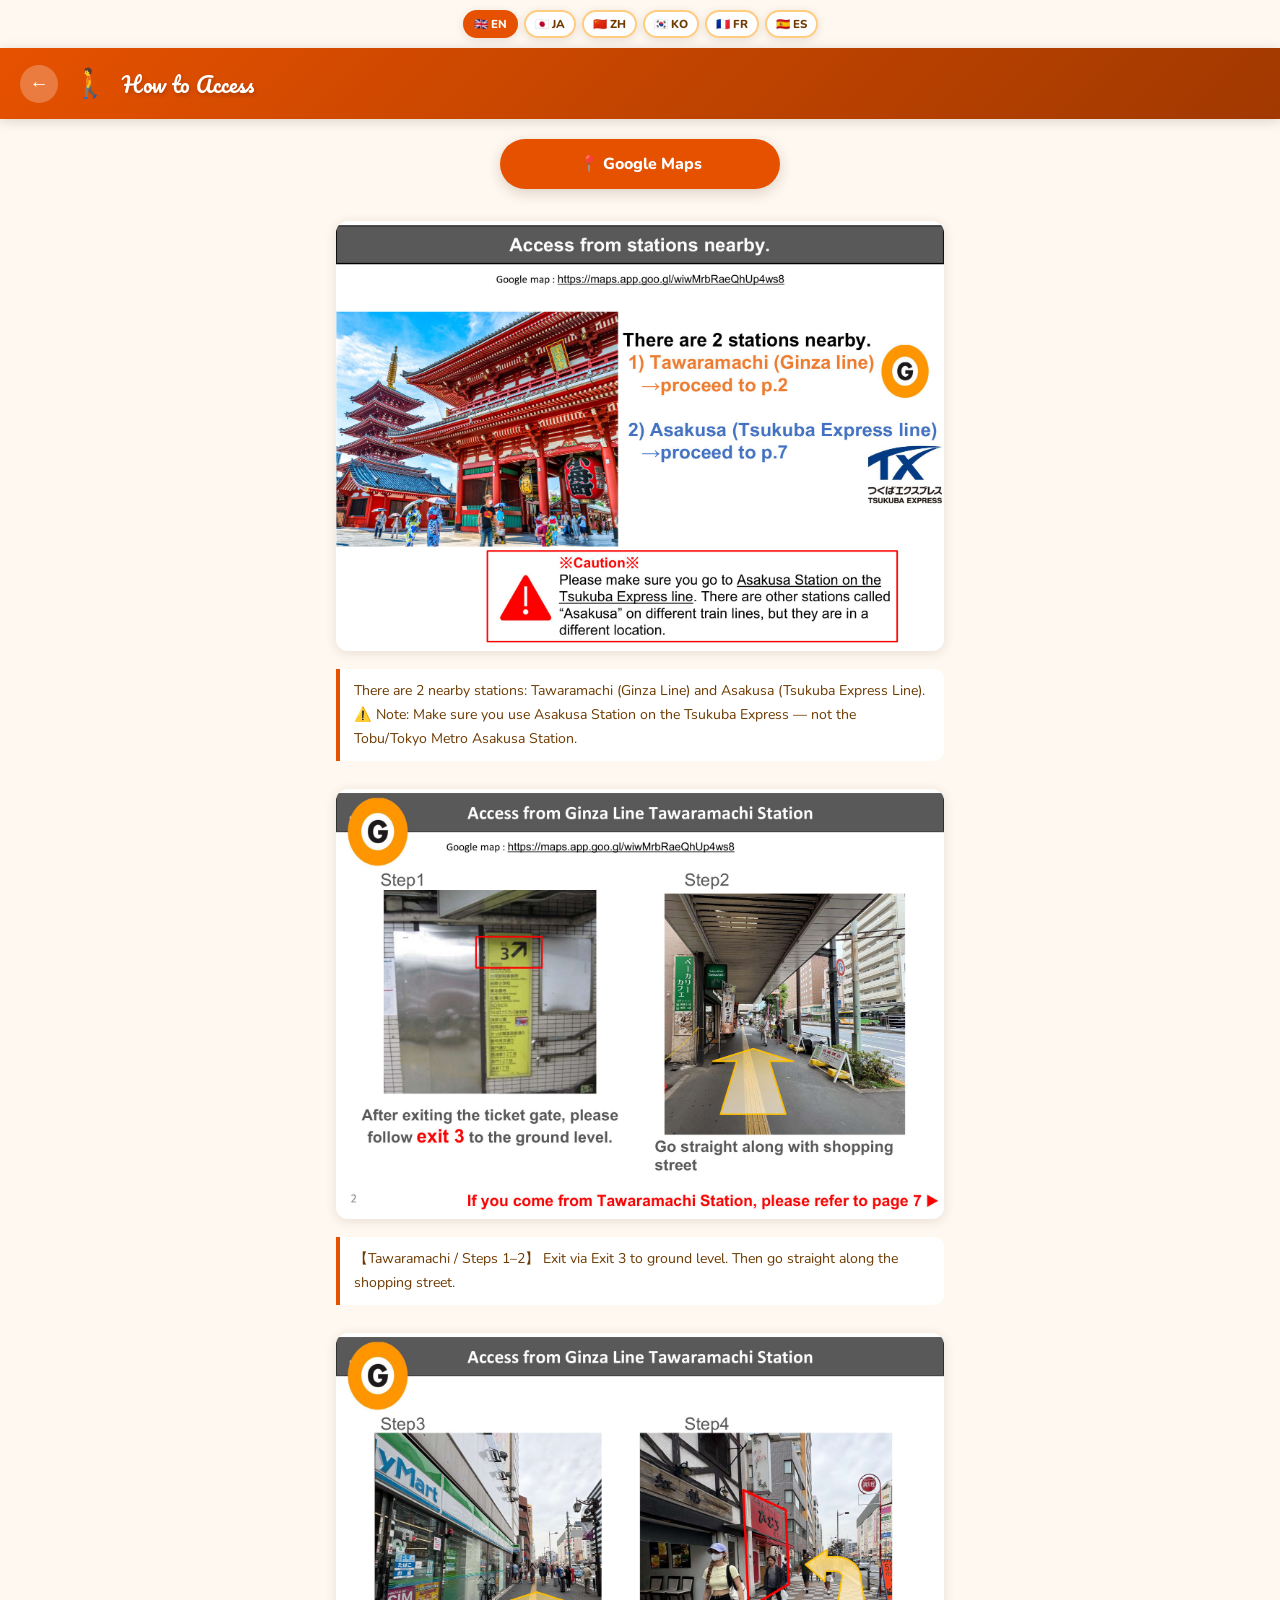
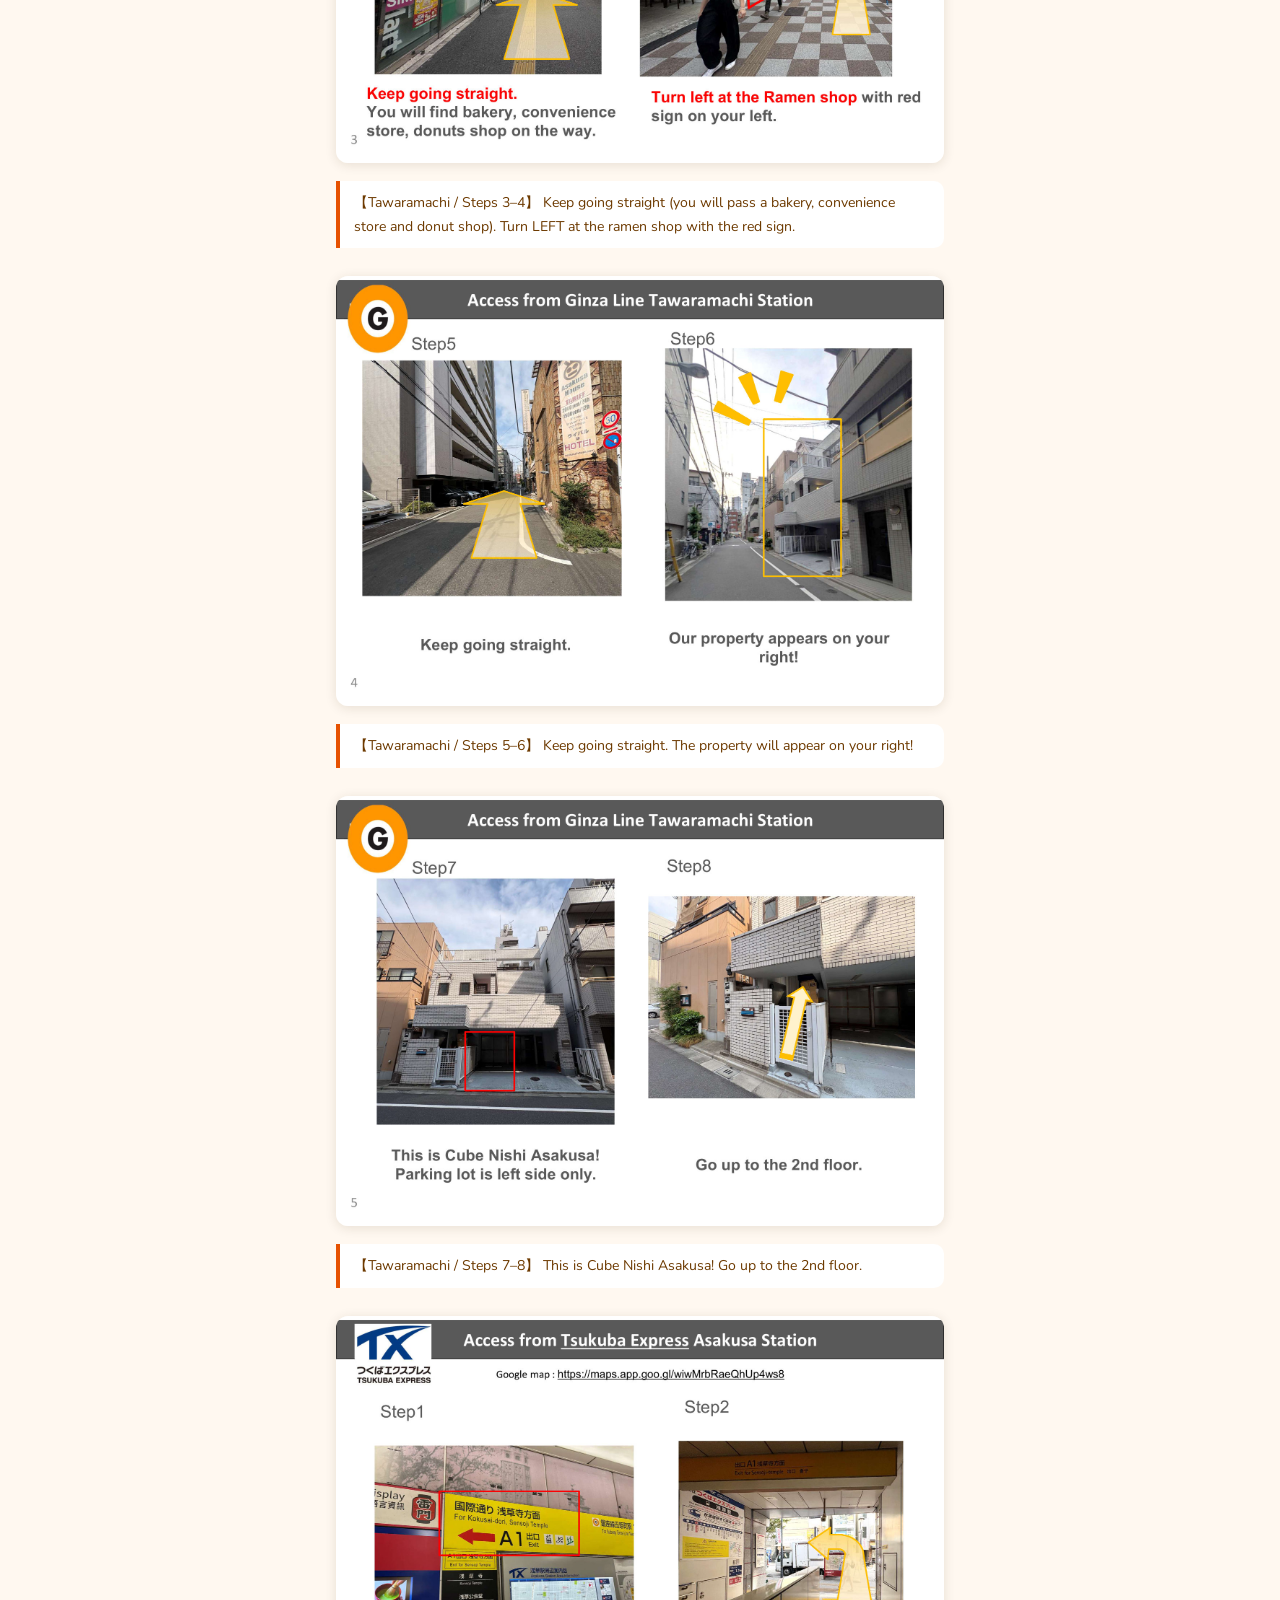
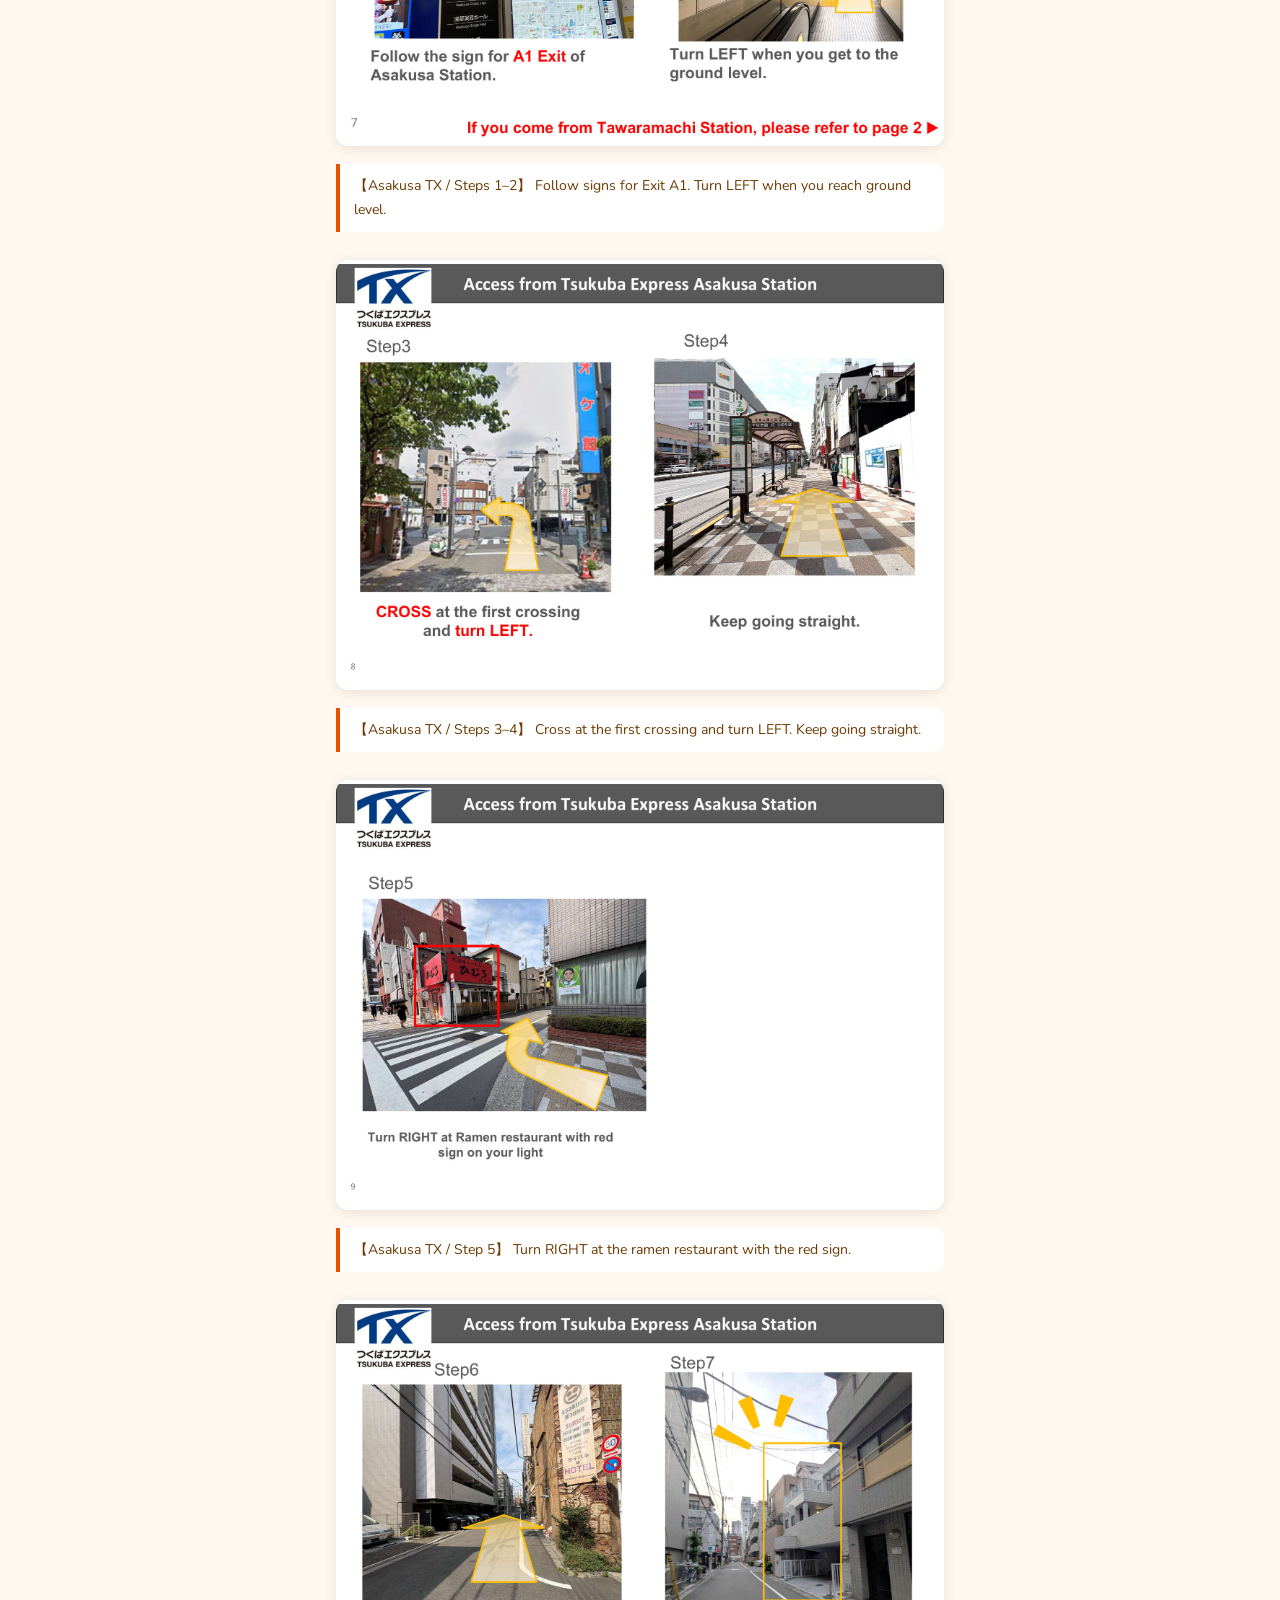
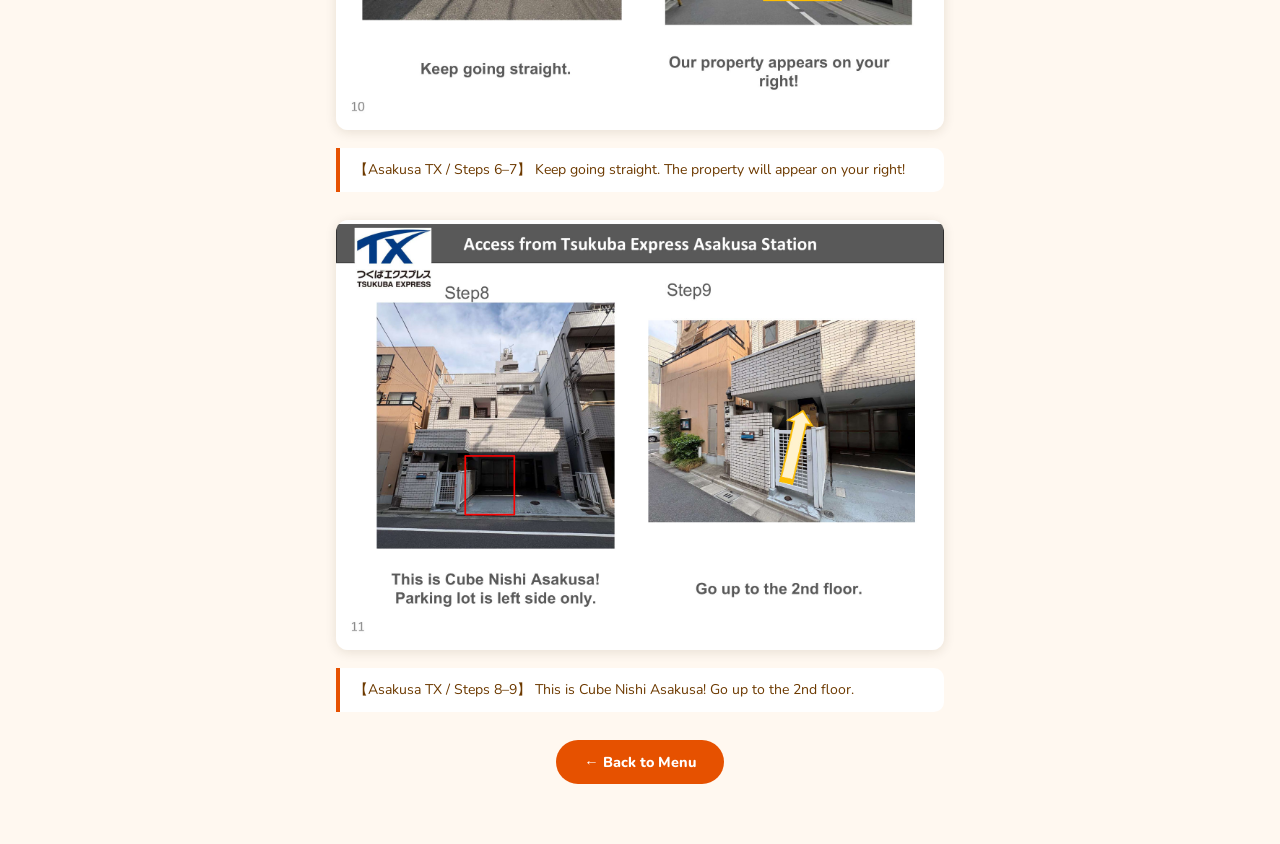
==== access/index.html @ 8a0bc36d "Cube: access page with PDF images + multilingual" ====
<!DOCTYPE html>
<html lang="en">
<head>
<meta charset="UTF-8">
<meta name="viewport" content="width=device-width, initial-scale=1.0">
<title>How to Access — Cube Nishi Asakusa</title>
<link href="https://fonts.googleapis.com/css2?family=Nunito:wght@600;700;800;900&family=Pacifico&display=swap" rel="stylesheet">
<style>
  :root{--accent:#e65100;--accent-light:#ffcc80;--cream:#fff8f0;--text-dark:#3e1a00;--text-mid:#6d3a00;}
  .lang-bar{display:flex;justify-content:center;gap:6px;padding:10px 16px;flex-wrap:wrap;background:var(--cream);}
  .lang-btn{border:2px solid var(--accent-light);background:rgba(255,255,255,0.92);border-radius:50px;padding:4px 9px;font-family:'Nunito',sans-serif;font-size:0.72rem;font-weight:800;color:var(--text-mid);cursor:pointer;transition:all 0.2s;box-shadow:0 2px 8px rgba(60,40,0,0.12);}
  .lang-btn.active{background:var(--accent);border-color:var(--accent);color:#fff;}
  .lang-btn:hover:not(.active){border-color:var(--accent);color:var(--accent);}
  .info-card{background:#fff;border-left:4px solid var(--accent);border-radius:12px;padding:16px 18px;margin:16px 0;box-shadow:0 2px 10px rgba(60,40,0,0.10);}
  .info-card p{font-size:0.92rem;line-height:1.75;color:var(--text-mid);margin:0;}
  .info-card p+p{margin-top:8px;}
  .section-title{font-family:'Pacifico',cursive;font-size:1rem;color:var(--accent);margin-bottom:8px;}
  .rest-card{background:#fff;border-radius:14px;padding:14px 16px;margin:12px 0;box-shadow:0 2px 10px rgba(60,40,0,0.10);}
  .rest-card .rest-name{font-weight:800;font-size:0.97rem;color:var(--text-dark);margin-bottom:4px;}
  .rest-card .rest-desc{font-size:0.88rem;color:var(--text-mid);line-height:1.6;margin-bottom:6px;}
  .rest-card a{display:inline-flex;align-items:center;gap:5px;font-size:0.82rem;font-weight:700;color:var(--accent);text-decoration:none;}
  .rest-card a:hover{opacity:0.75;}
  .page-img{width:100%;border-radius:12px;margin:12px 0;box-shadow:0 2px 12px rgba(60,40,0,0.12);}
  .caption{background:#fff;border-left:4px solid var(--accent);border-radius:0 10px 10px 0;padding:10px 14px;font-size:0.88rem;line-height:1.7;color:var(--text-mid);margin-bottom:16px;}
  .maps-btn{display:flex;align-items:center;justify-content:center;gap:8px;background:var(--accent);color:#fff;text-decoration:none;padding:14px 28px;border-radius:50px;font-weight:800;font-size:1rem;margin:0 auto 20px;max-width:280px;box-shadow:0 4px 14px rgba(60,40,0,0.18);transition:opacity 0.2s;}
  .maps-btn:hover{opacity:0.85;}
  *{box-sizing:border-box;margin:0;padding:0;}
  body{font-family:'Nunito',sans-serif;background:var(--cream);color:var(--text-dark);min-height:100vh;}
  .top-bar{background:linear-gradient(135deg,var(--accent) 0%,color-mix(in srgb,var(--accent) 70%,black) 100%);padding:16px 20px;display:flex;align-items:center;gap:14px;position:sticky;top:0;z-index:10;box-shadow:0 2px 12px rgba(0,0,0,0.15);}
  .back-btn{background:rgba(255,255,255,0.25);border:none;border-radius:50%;width:38px;height:38px;display:flex;align-items:center;justify-content:center;cursor:pointer;font-size:1.2rem;color:#fff;text-decoration:none;flex-shrink:0;transition:background 0.2s;}
  .back-btn:hover{background:rgba(255,255,255,0.4);}
  .top-title{font-family:'Pacifico',cursive;font-size:1.3rem;color:#fff;text-shadow:1px 2px 4px rgba(0,0,0,0.2);flex:1;}
  .top-emoji{font-size:1.8rem;}
  .content{padding:20px 16px 40px;max-width:640px;margin:0 auto;}
  .back-footer{text-align:center;margin-top:28px;padding-bottom:20px;}
  .back-footer a{display:inline-flex;align-items:center;gap:8px;background:var(--accent);color:#fff;text-decoration:none;padding:12px 28px;border-radius:50px;font-weight:800;font-size:0.9rem;transition:opacity 0.2s;}
  .back-footer a:hover{opacity:0.8;}
</style>
</head>
<body>
<div class="lang-bar">
  <button class="lang-btn active" onclick="setLang('en',this)">&#x1F1EC;&#x1F1E7; EN</button>
  <button class="lang-btn" onclick="setLang('ja',this)">&#x1F1EF;&#x1F1F5; JA</button>
  <button class="lang-btn" onclick="setLang('zh',this)">&#x1F1E8;&#x1F1F3; ZH</button>
  <button class="lang-btn" onclick="setLang('ko',this)">&#x1F1F0;&#x1F1F7; KO</button>
  <button class="lang-btn" onclick="setLang('fr',this)">&#x1F1EB;&#x1F1F7; FR</button>
  <button class="lang-btn" onclick="setLang('es',this)">&#x1F1EA;&#x1F1F8; ES</button>
</div>
<div class="top-bar">
  <a href="../" class="back-btn">&#x2190;</a>
  <span class="top-emoji">🚶</span>
  <div class="top-title" data-i18n="pageTitle">How to Access</div>
</div>
<div class="content">
  <a href="https://maps.app.goo.gl/wiwMrbRaeQhUp4ws8" target="_blank" class="maps-btn" data-i18n="mapsBtn">&#x1F4CD; Google Maps</a>
  <img src="[data-uri]" class="page-img" alt="Access step 1">
  <div class="caption" data-i18n="c1"></div>
  <img src="[data-uri]" class="page-img" alt="Access step 2">
  <div class="caption" data-i18n="c2"></div>
  <img src="[data-uri]" class="page-img" alt="Access step 3">
  <div class="caption" data-i18n="c3"></div>
  <img src="[data-uri]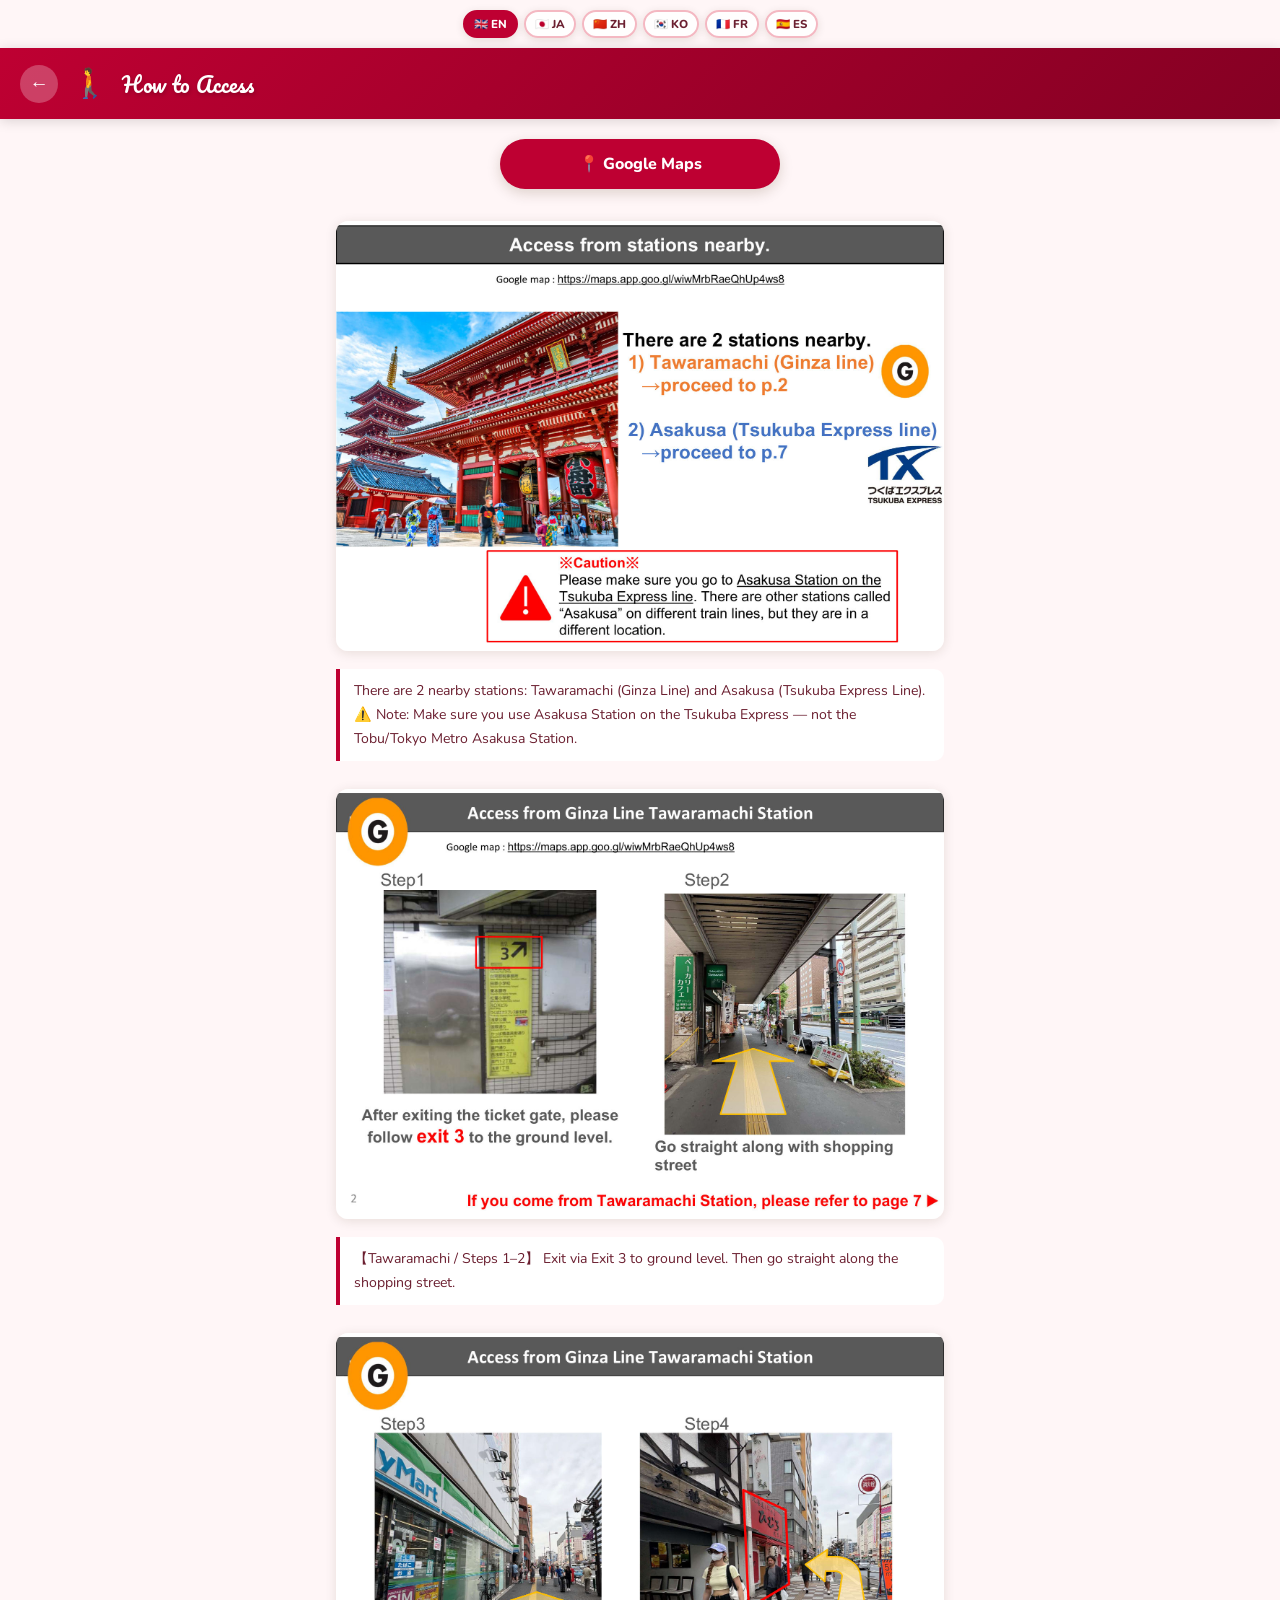
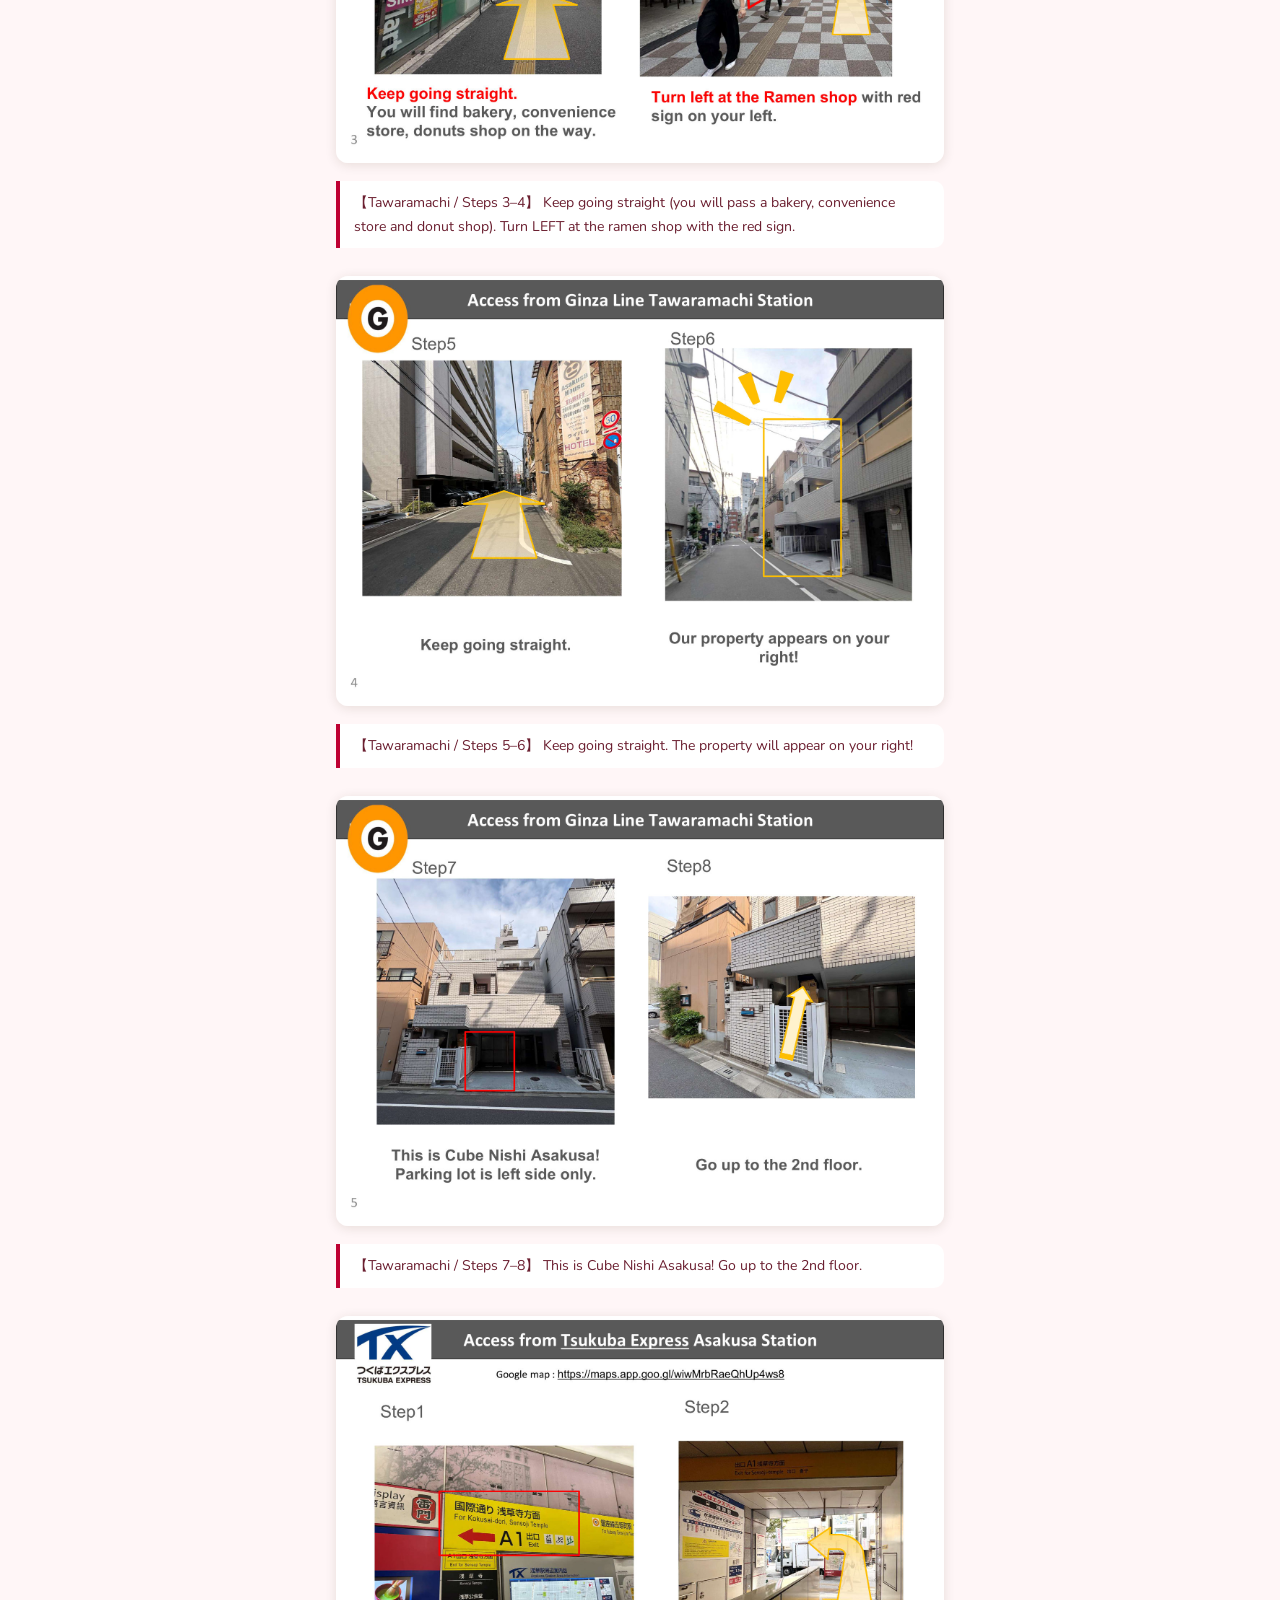
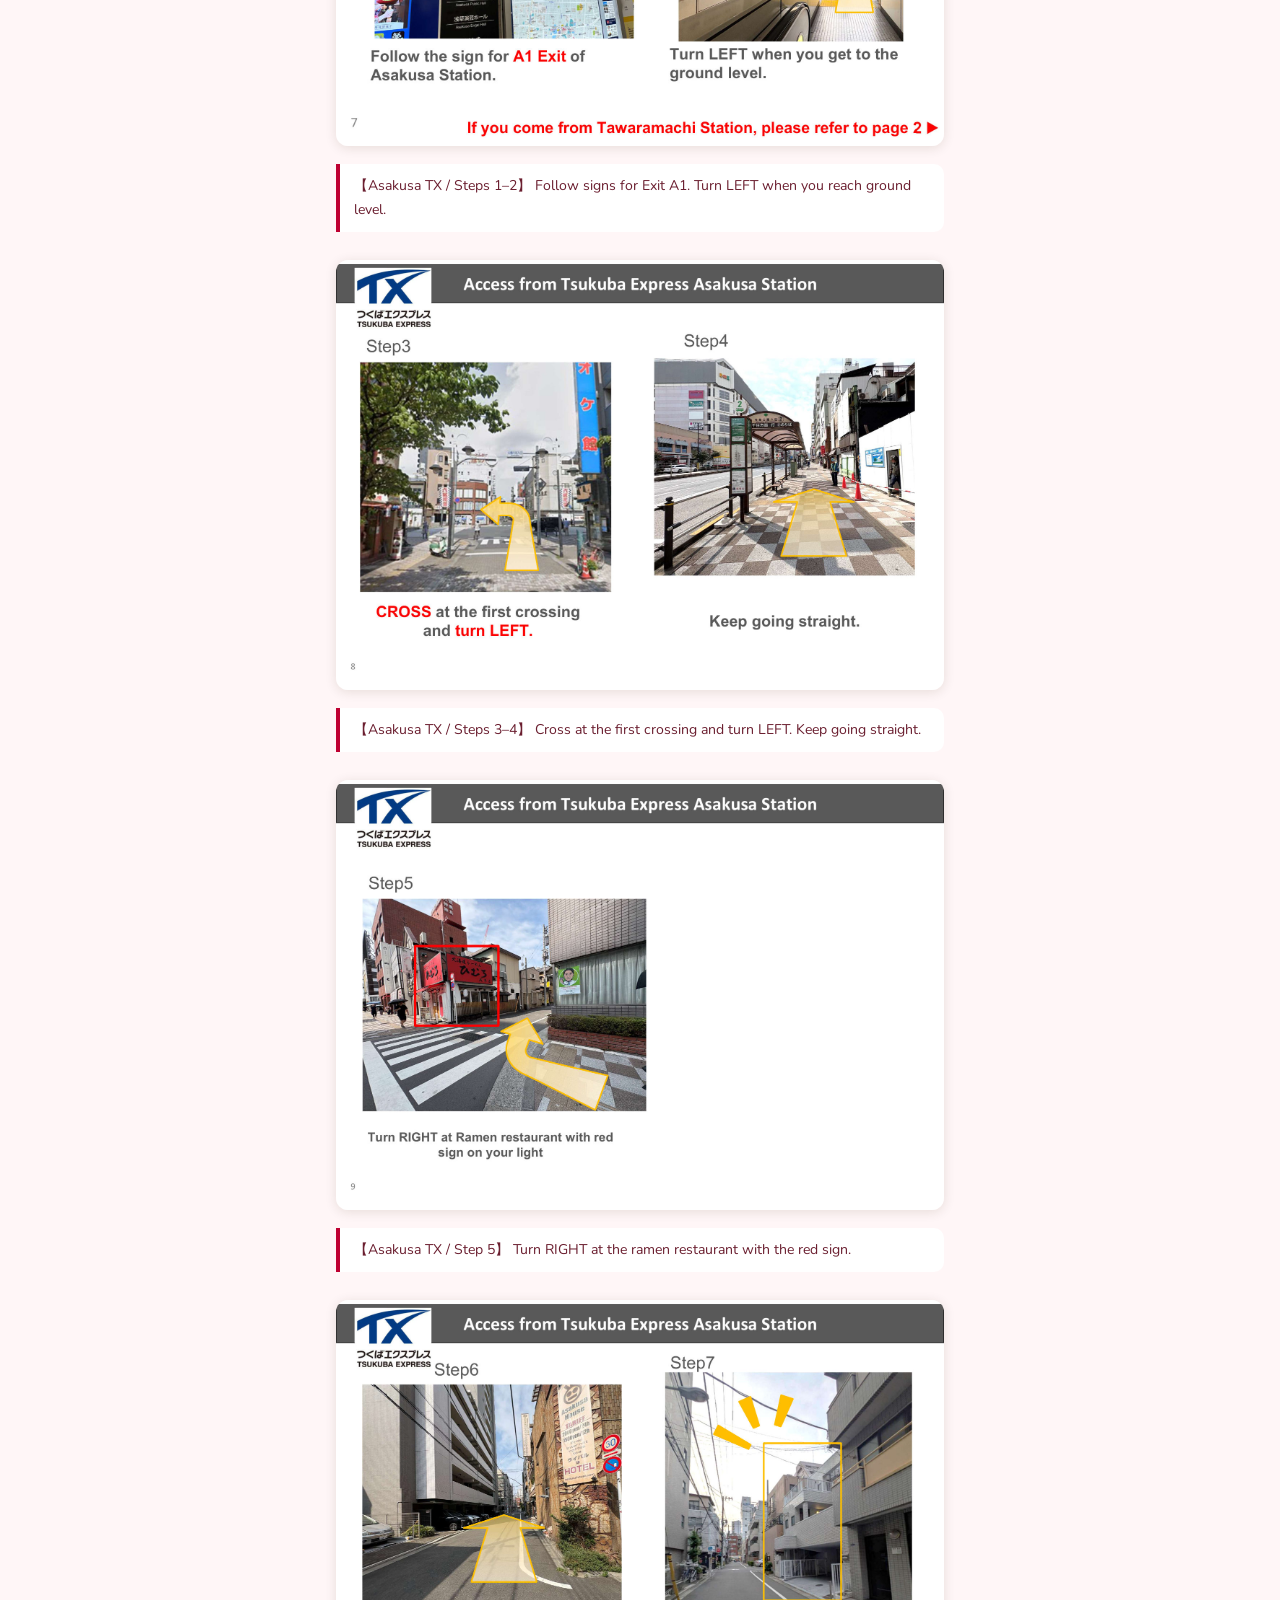
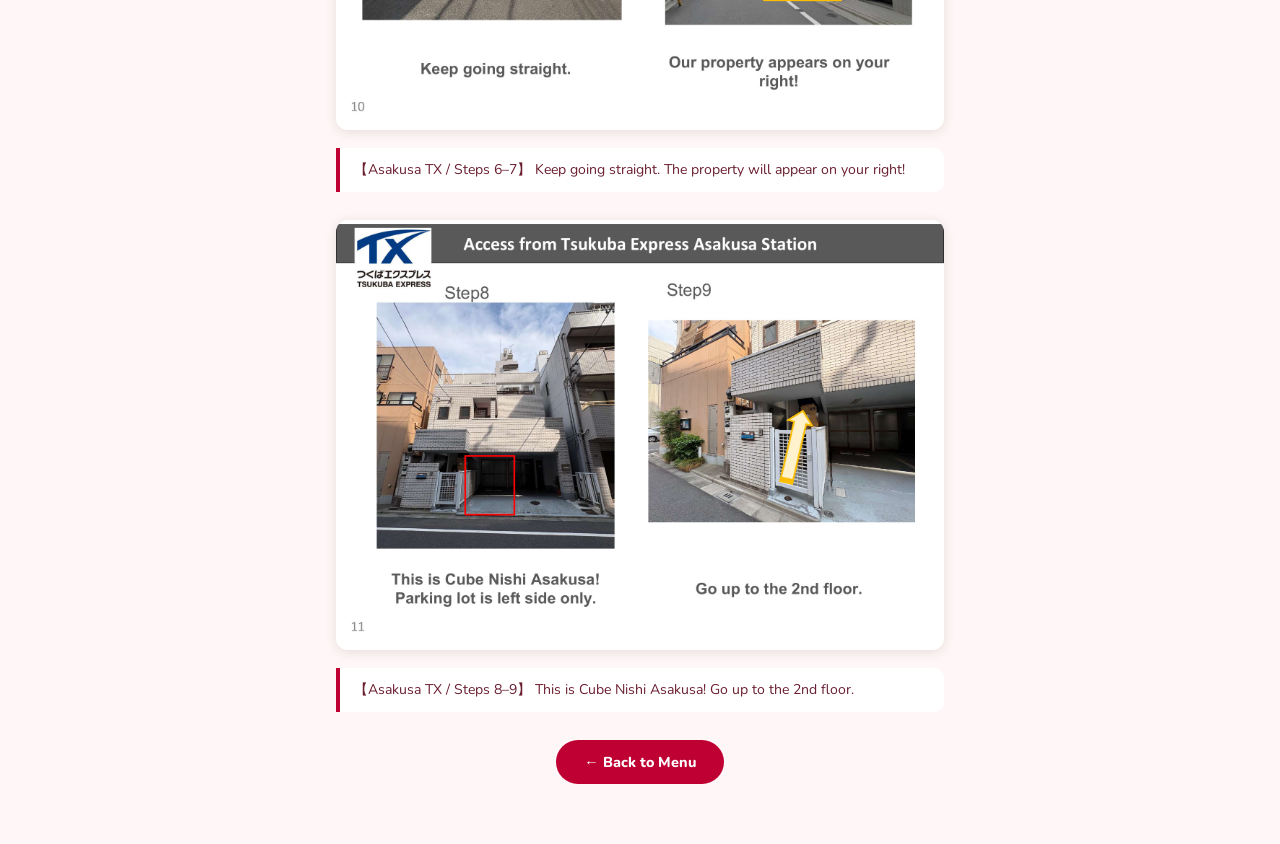
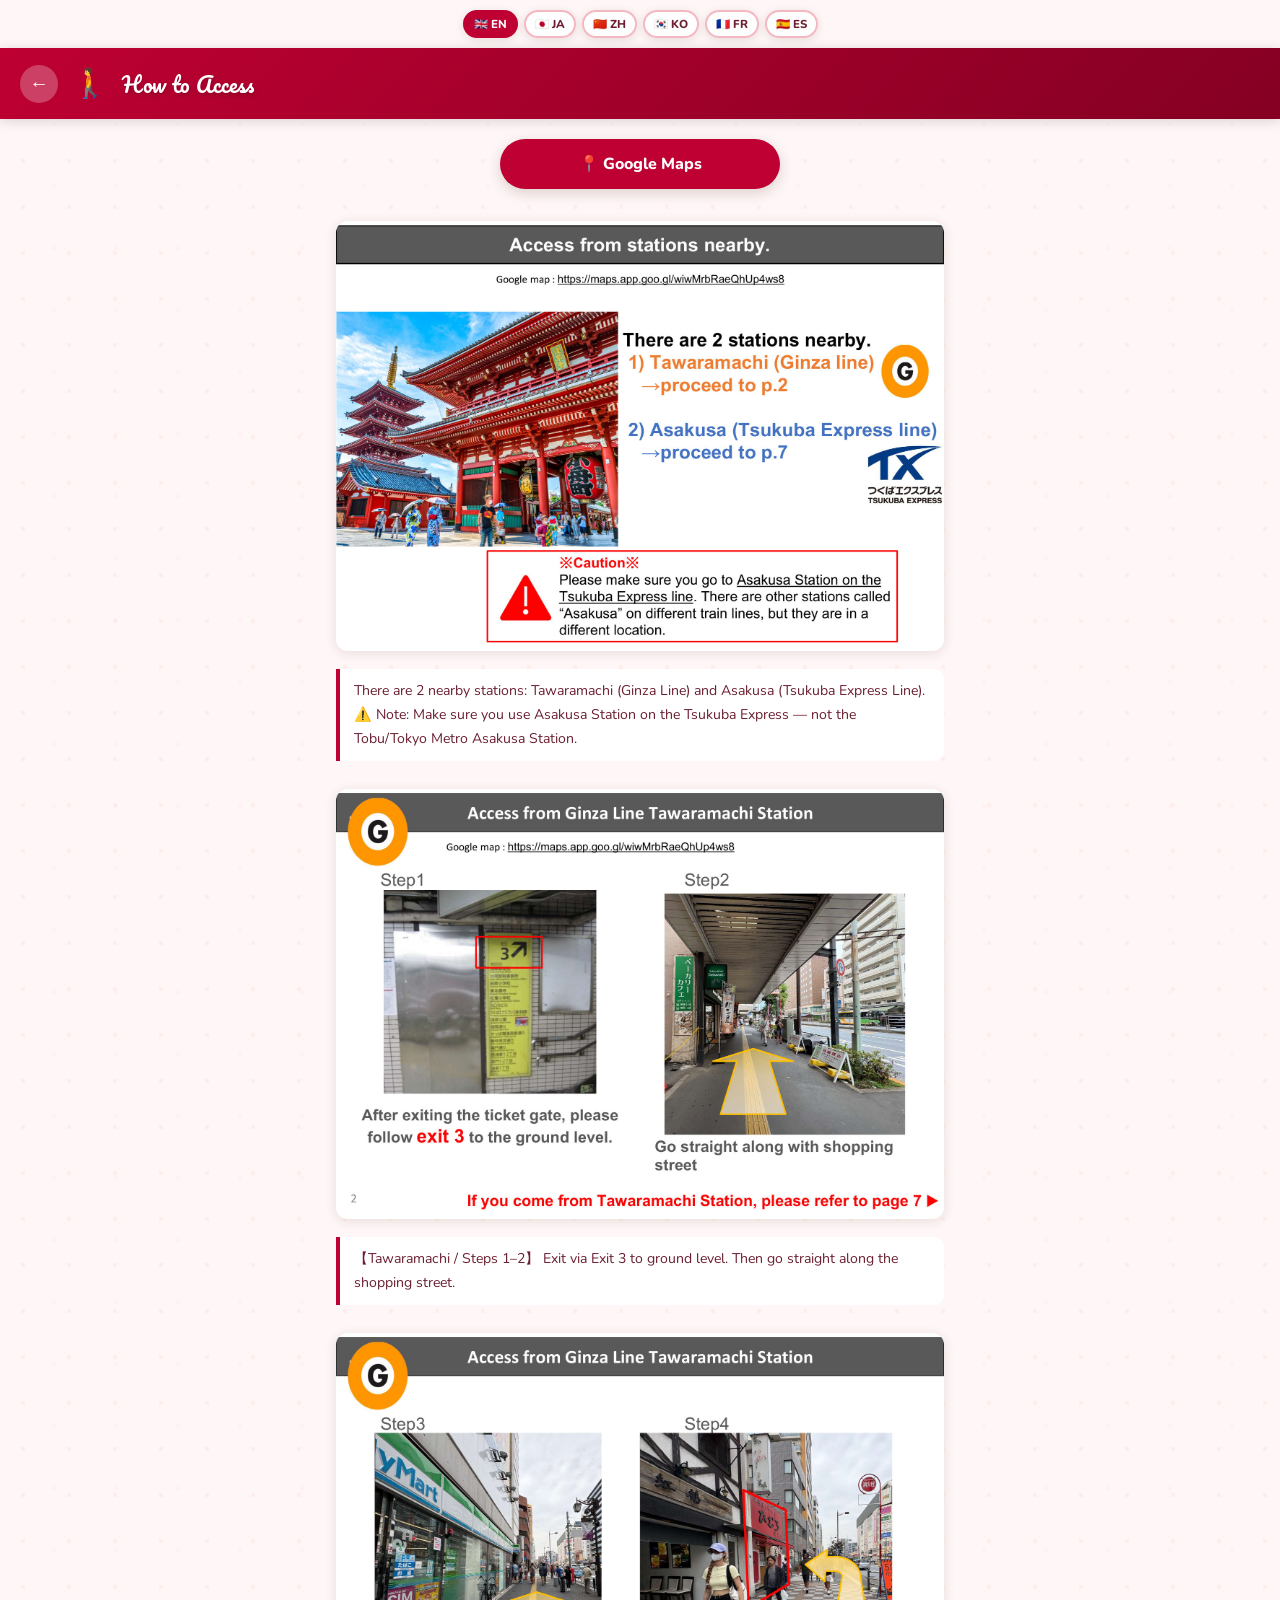
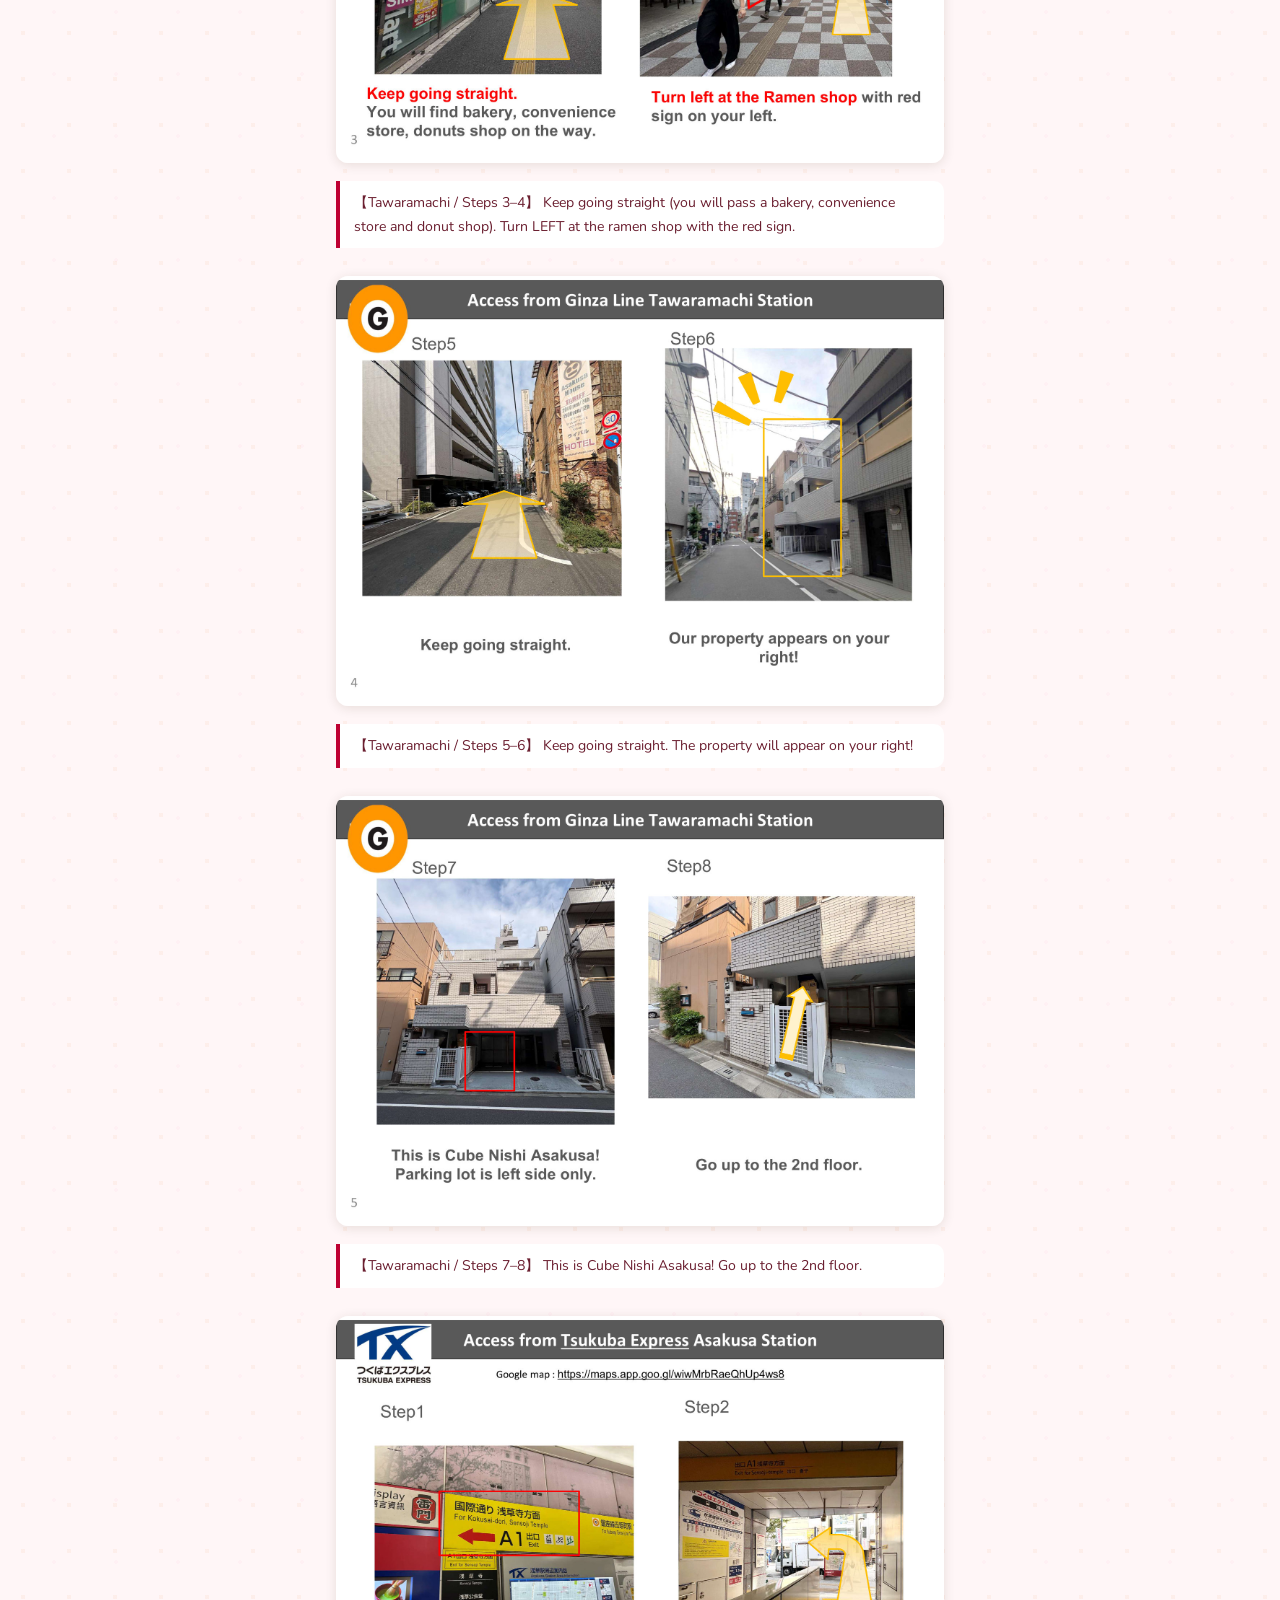
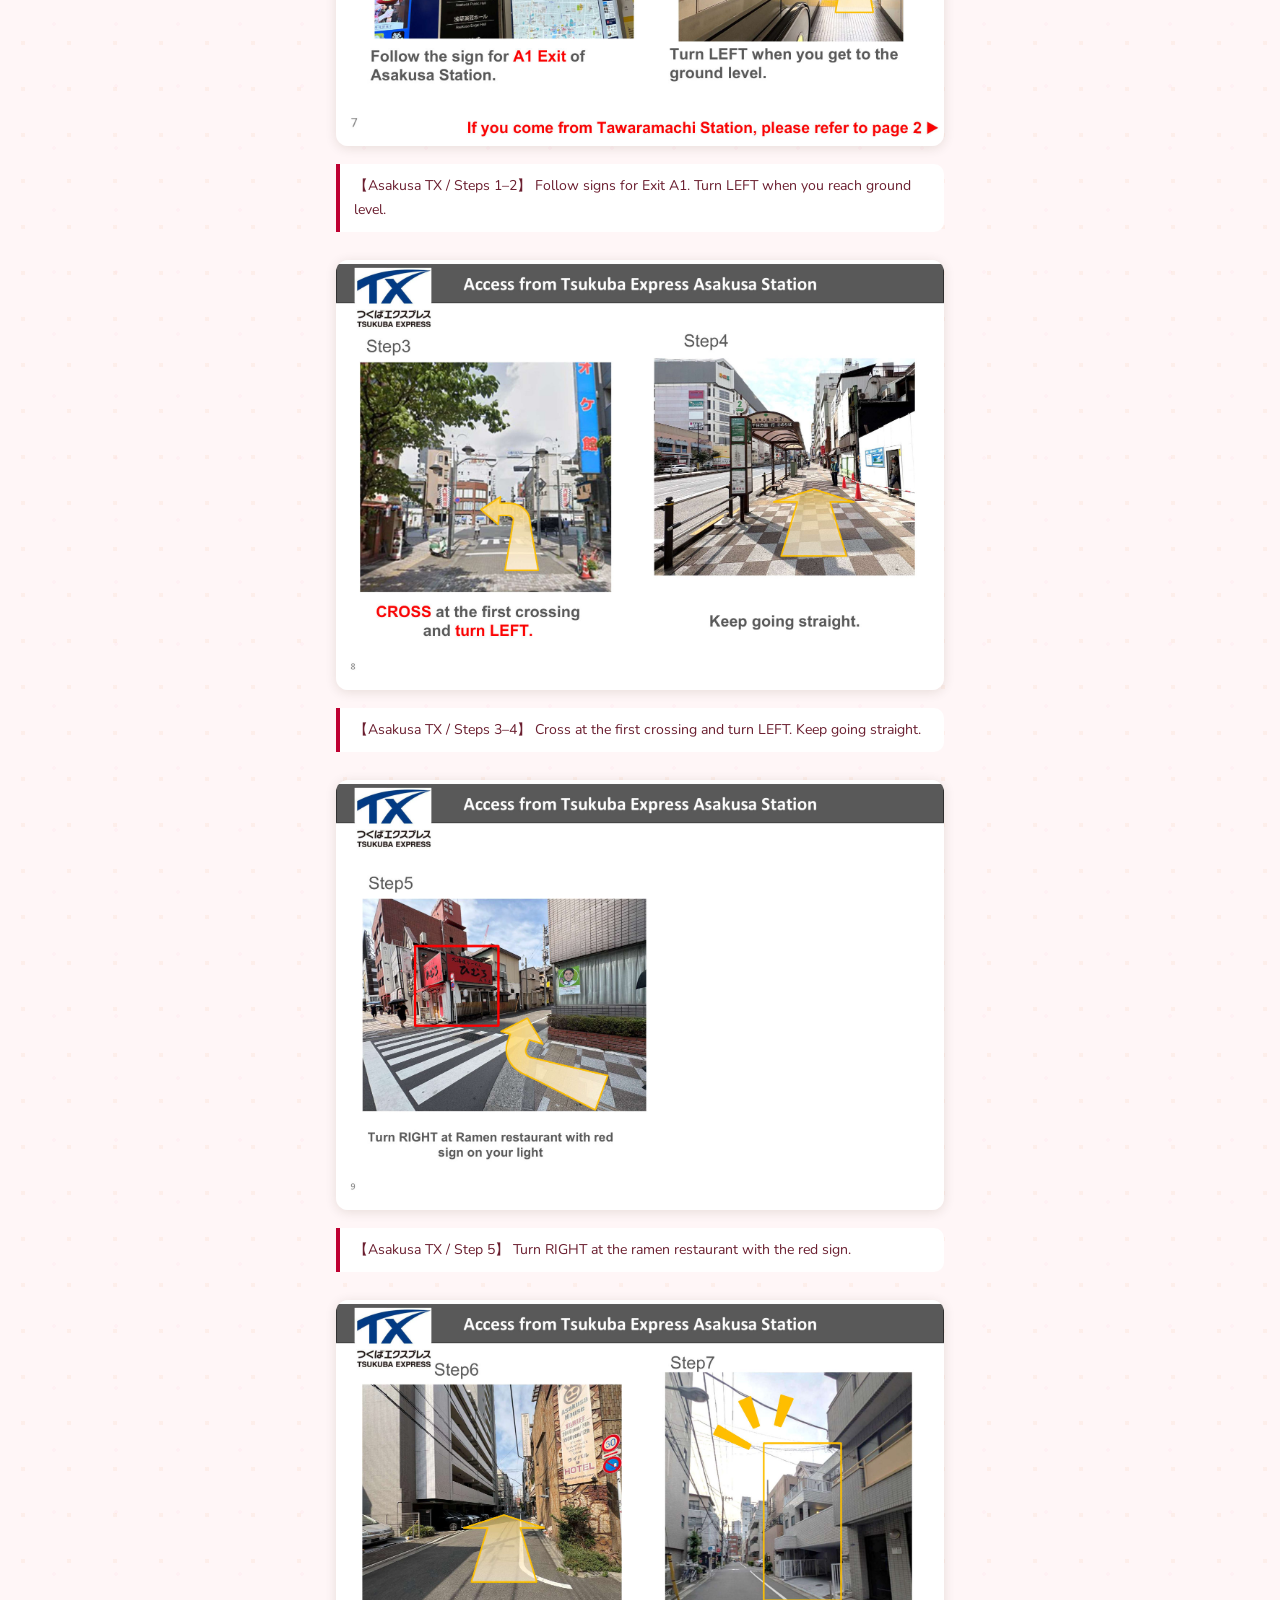
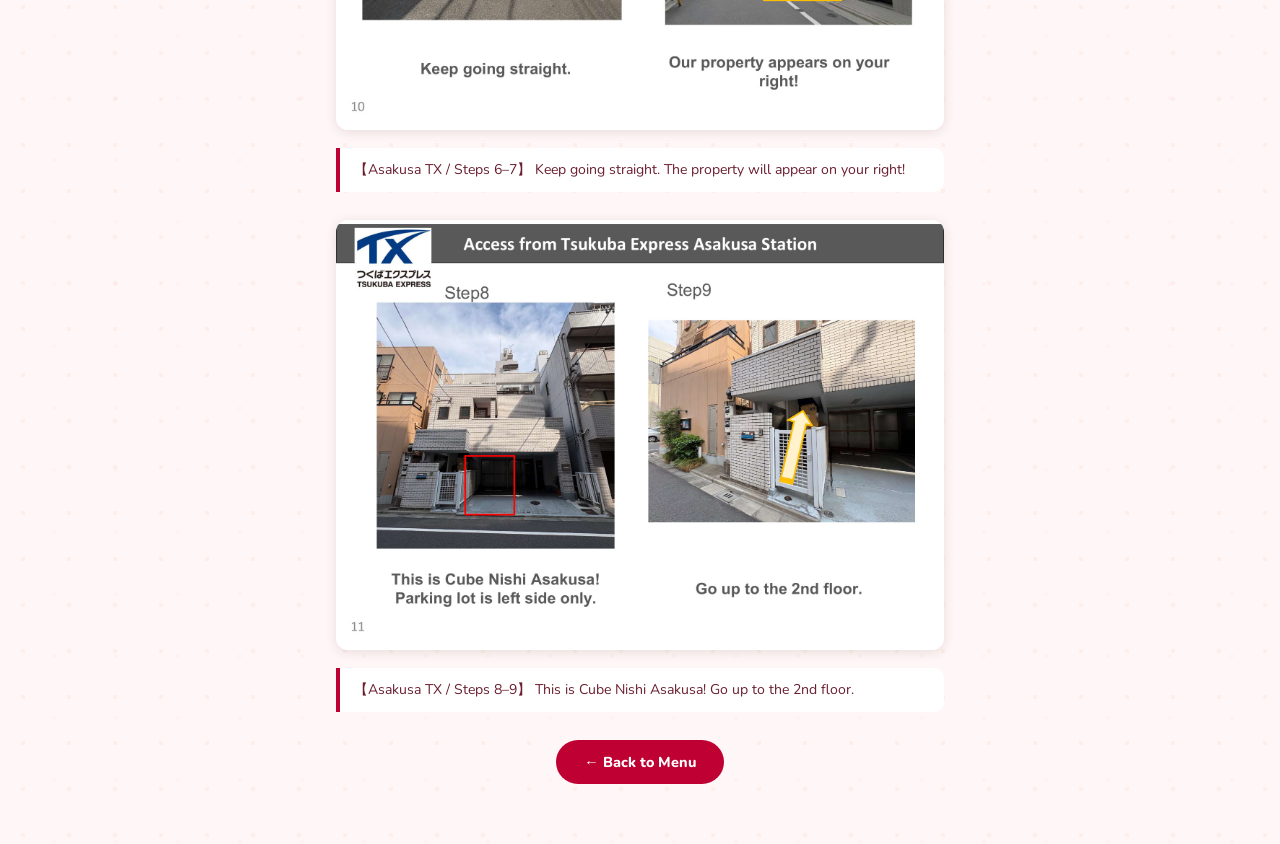
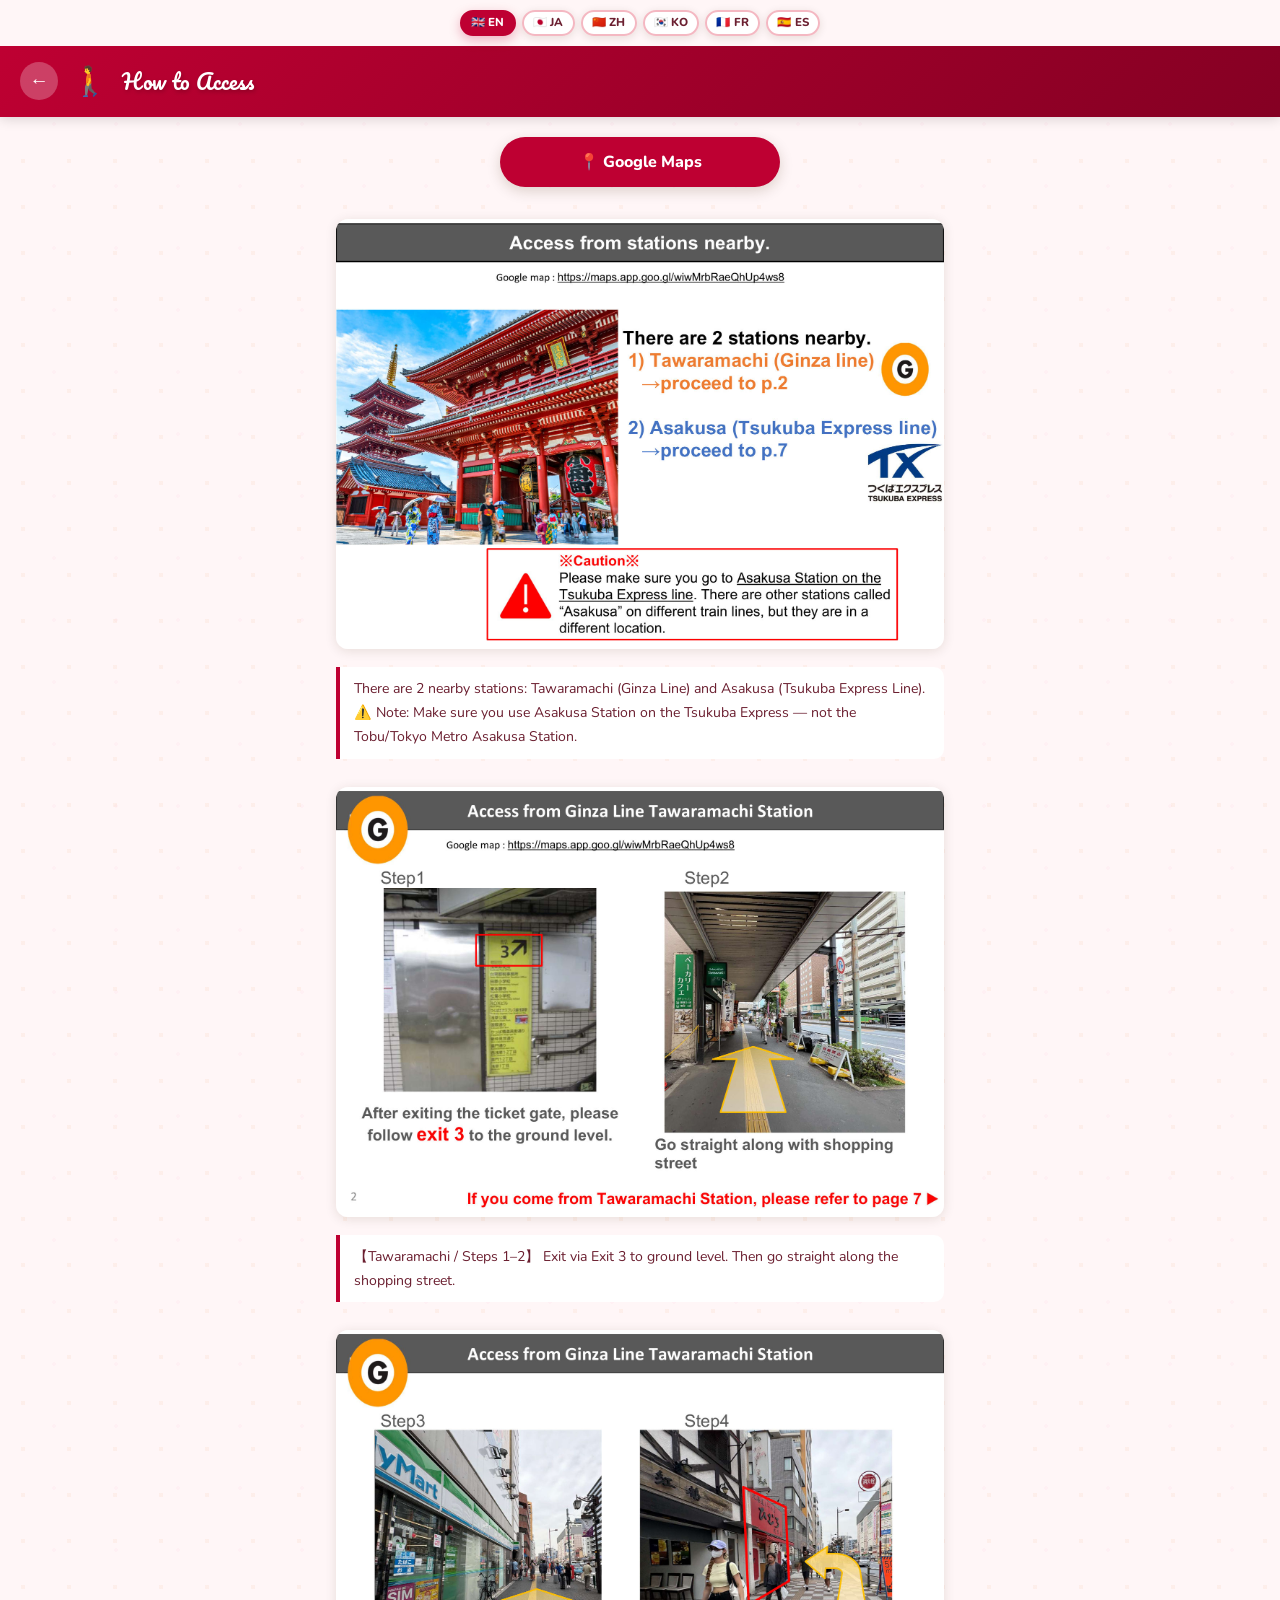
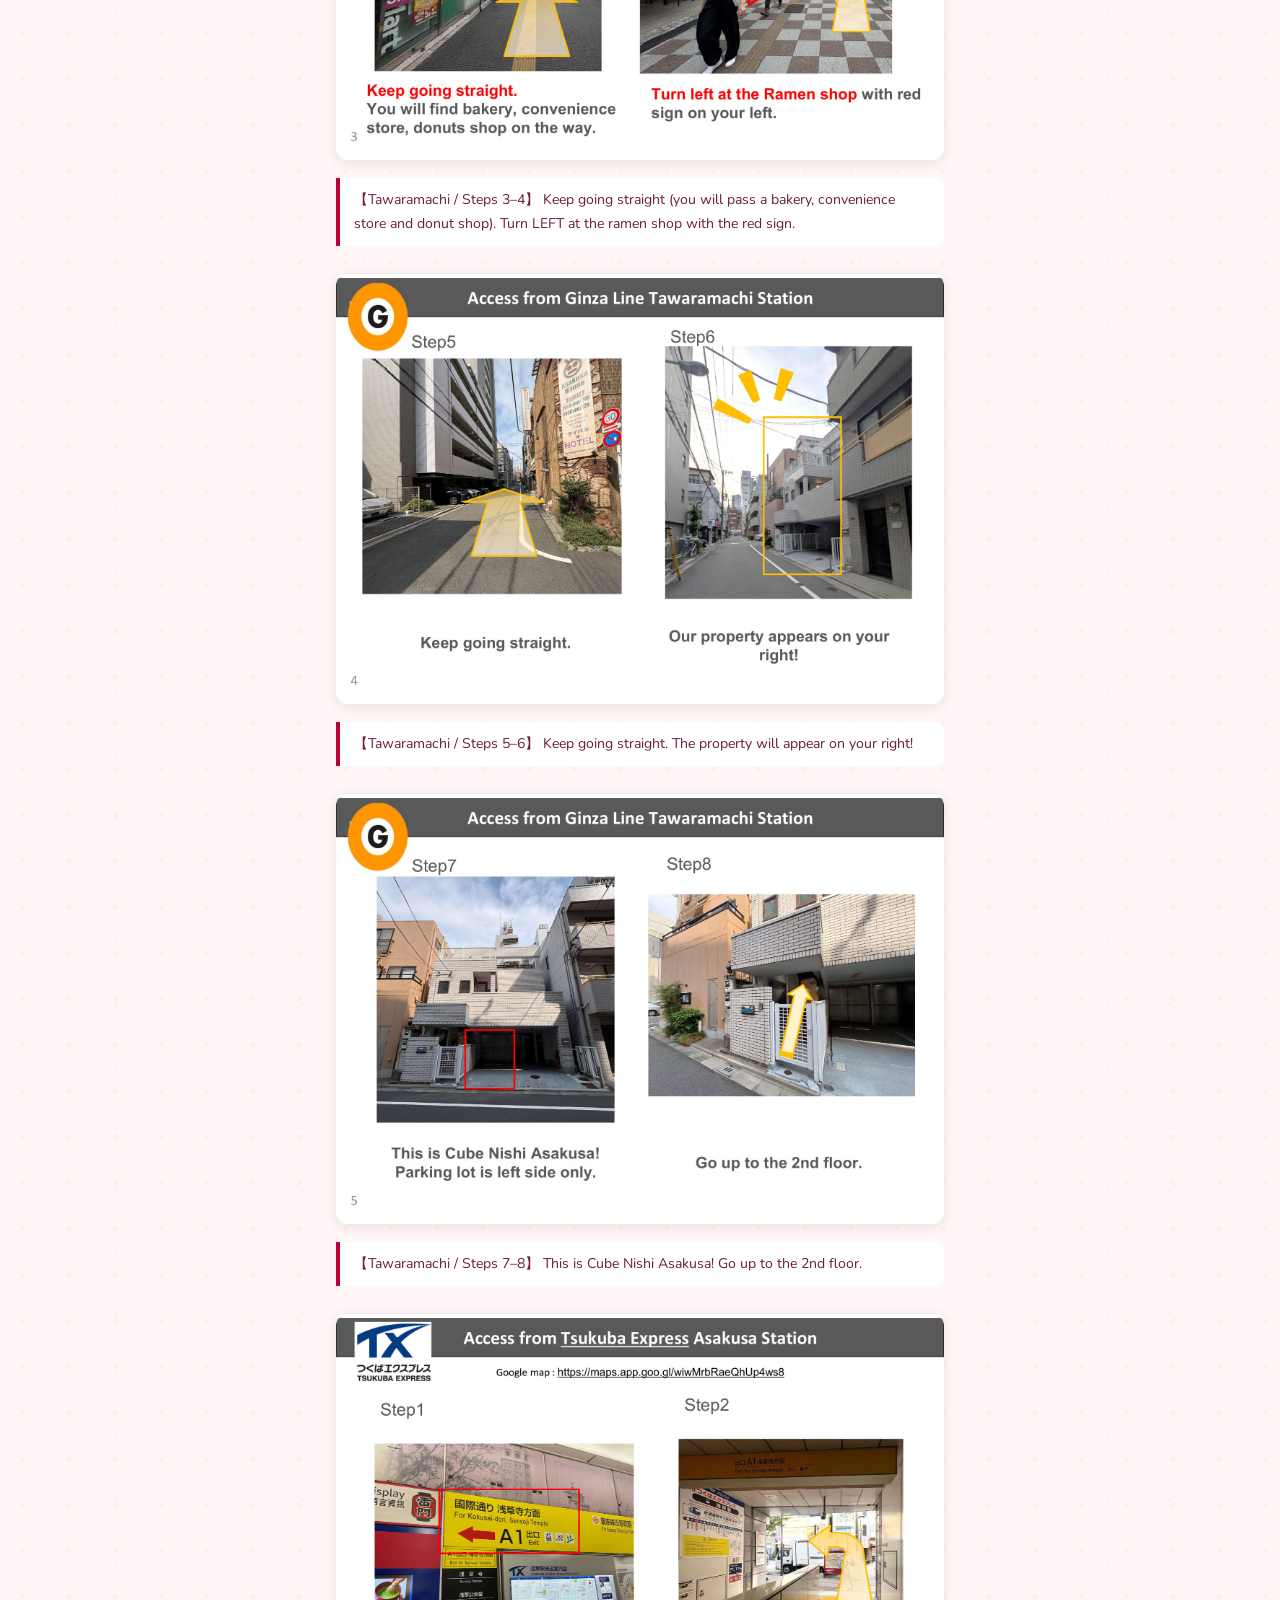
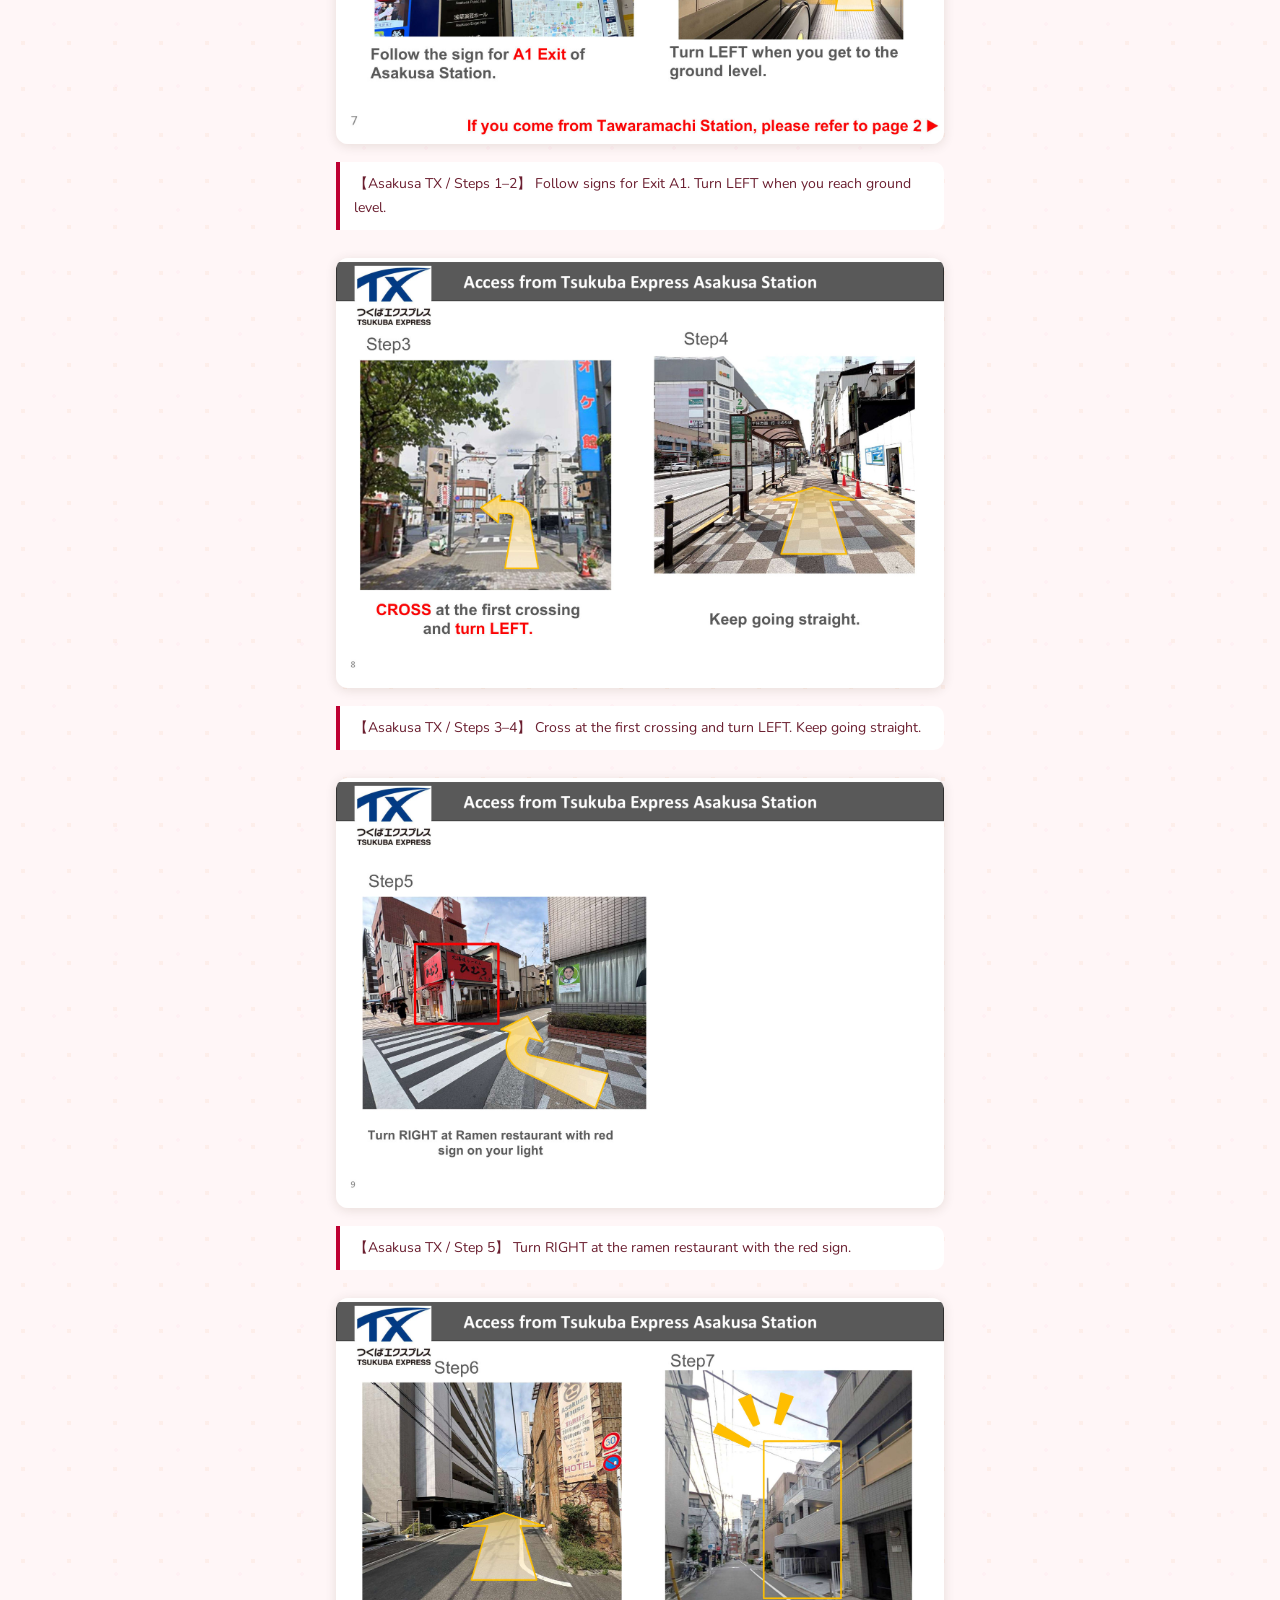
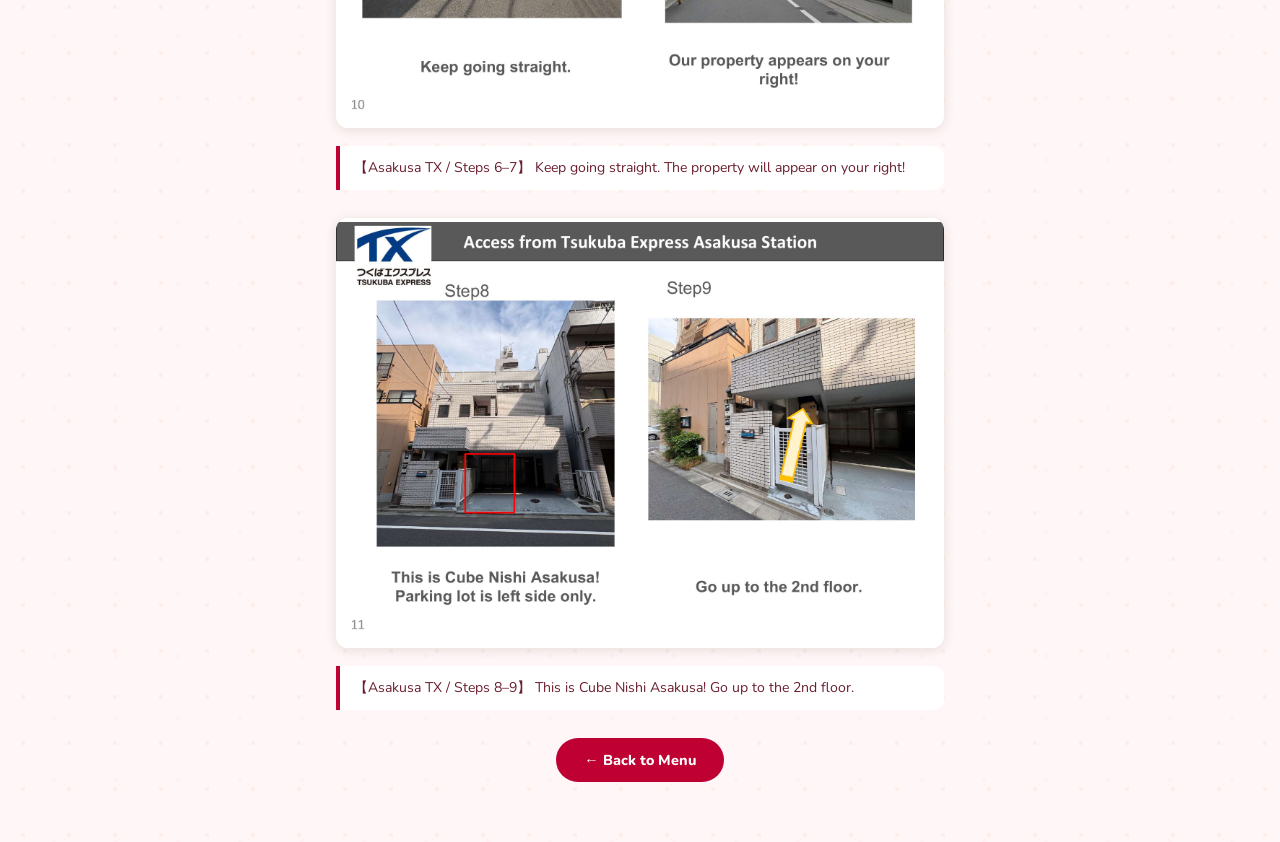
